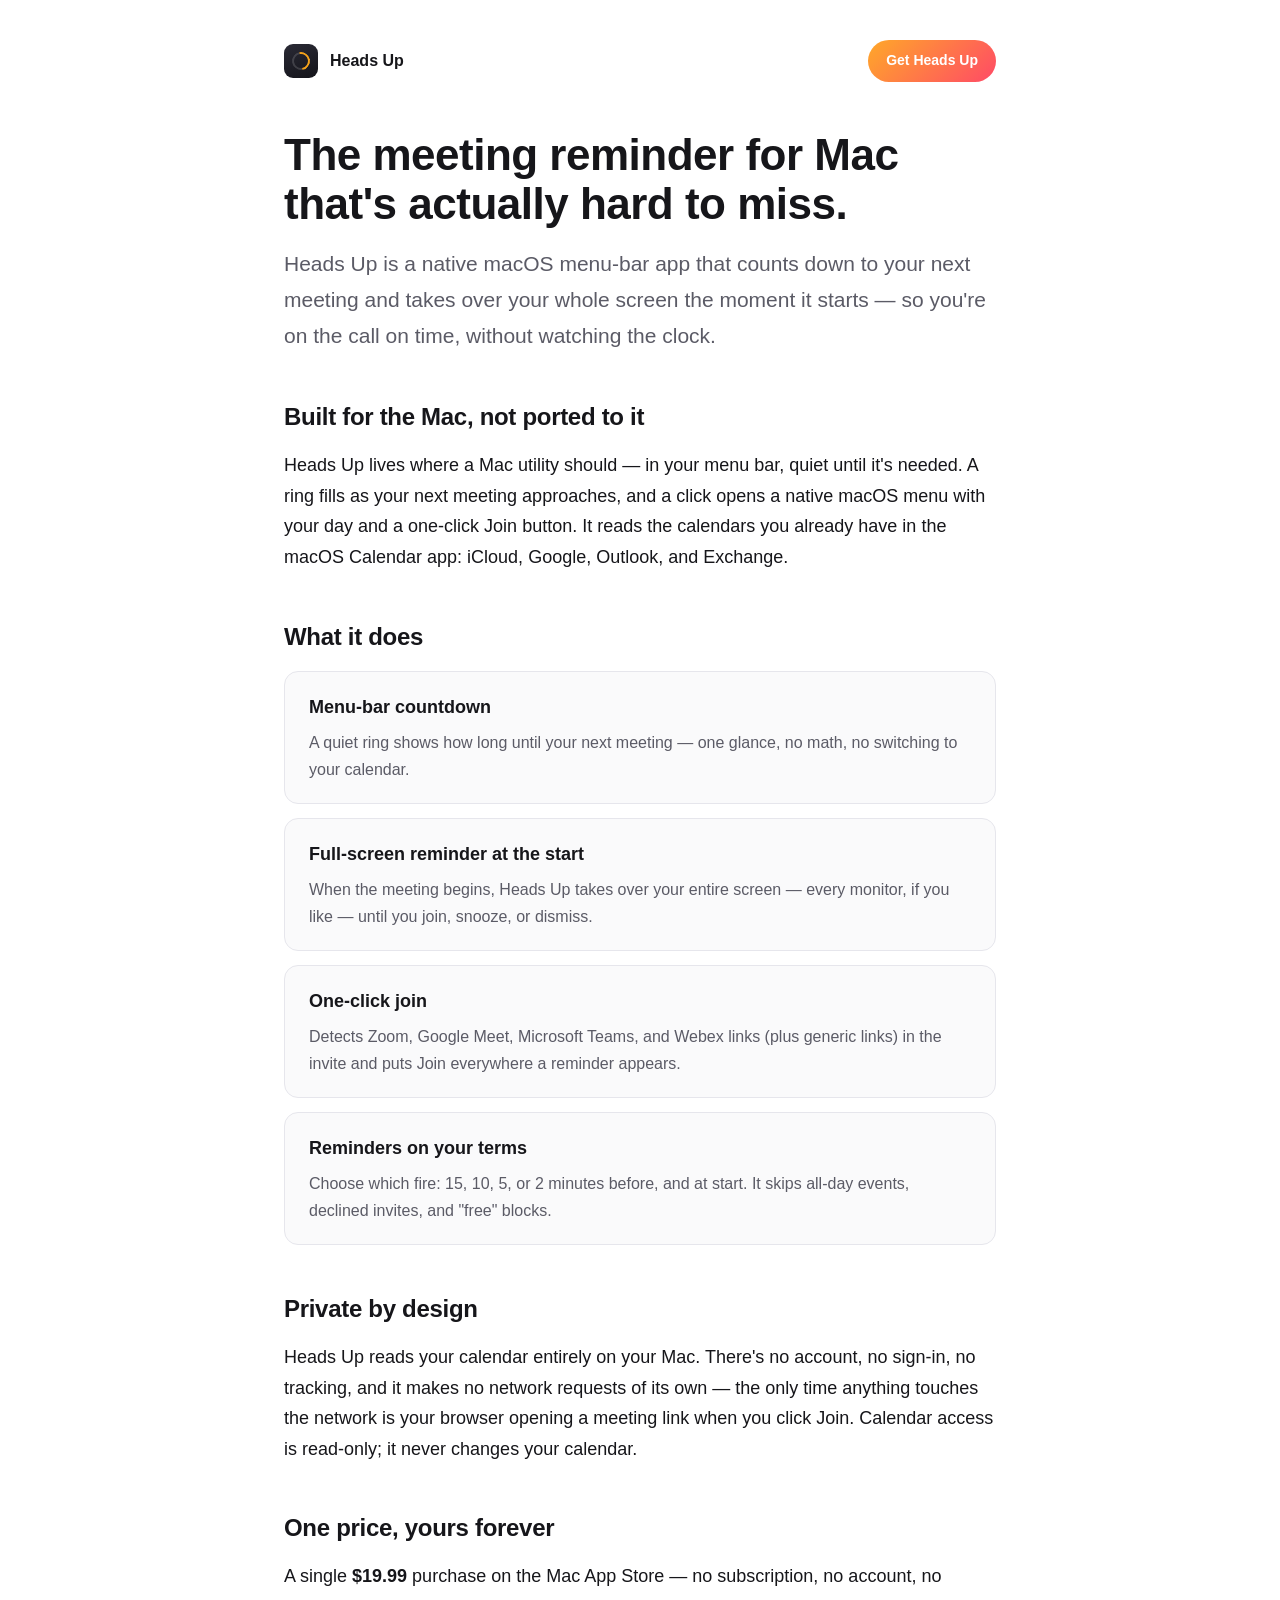
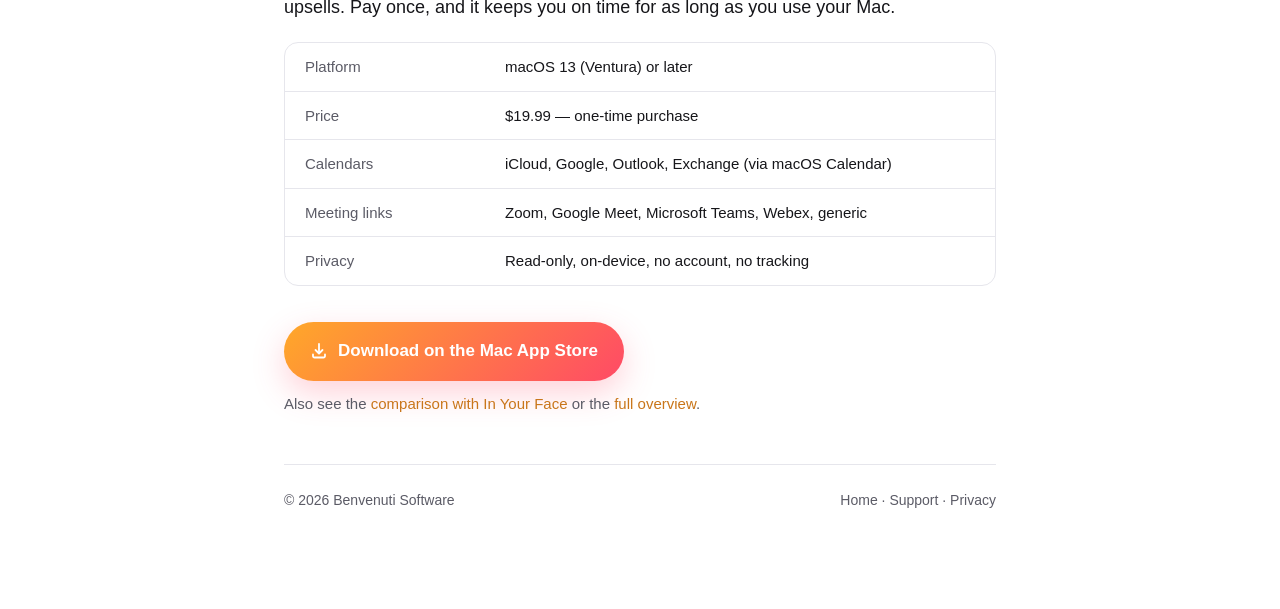
==== mac-meeting-reminder.html @ e42b105c "Add time-blindness/ADHD + Mac-meeting-reminder pages, founder note, sitemap Co-Authored-By: Claude O" ====
<!DOCTYPE html>
<html lang="en">
<head>
<meta charset="utf-8">
<meta name="viewport" content="width=device-width, initial-scale=1">
<title>Meeting Reminder for Mac — Heads Up (Menu Bar, One-Time Price)</title>
<meta name="description" content="A native Mac meeting reminder that counts down in your menu bar and takes over your screen when a meeting starts. One-time $19.99, no subscription, private. macOS 13+.">
<link rel="canonical" href="https://headsup.benvenutisoftware.com/mac-meeting-reminder">
<link rel="icon" href="./favicon.svg" type="image/svg+xml">
<meta property="og:type" content="website">
<meta property="og:site_name" content="Heads Up">
<meta property="og:title" content="Meeting Reminder for Mac — Heads Up">
<meta property="og:description" content="A native Mac menu-bar meeting reminder that takes over your screen when a meeting starts. One-time price, private.">
<meta property="og:url" content="https://headsup.benvenutisoftware.com/mac-meeting-reminder">
<meta property="og:image" content="https://headsup.benvenutisoftware.com/social.png">
<meta name="twitter:card" content="summary_large_image">
<style>
  :root { --ink:#16161a; --muted:#5b5b66; --line:#e6e6ec; --accent:#F5A21A; --bg:#ffffff; --card:#fafafb;
          --link:#C9761A; --amber:#FFA829; --coral:#FF4A66; }
  * { box-sizing: border-box; }
  html { -webkit-text-size-adjust: 100%; scroll-behavior: smooth; }
  body { margin: 0; background: var(--bg); color: var(--ink);
    font: 18px/1.7 -apple-system, BlinkMacSystemFont, "Segoe UI", Roboto, Helvetica, Arial, sans-serif; }
  a { color: var(--link); text-decoration: none; }
  a:hover { text-decoration: underline; }
  .wrap { max-width: 760px; margin: 0 auto; padding: 40px 24px 96px; }
  nav { display: flex; align-items: center; justify-content: space-between; margin-bottom: 48px; }
  .brand { display: flex; align-items: center; gap: 12px; font-weight: 600; font-size: 16px; color: var(--ink); }
  .badge { width: 34px; height: 34px; border-radius: 9px; background: linear-gradient(160deg, #2a2a35, #14141a);
    position: relative; flex: none; }
  .badge::after { content:""; position:absolute; inset:8px; border-radius:50%;
    border:2.5px solid rgba(255,255,255,.15); border-top-color: var(--accent);
    border-right-color: var(--accent); transform: rotate(35deg); }
  .cta { display: inline-flex; align-items: center; gap: 10px;
    background: linear-gradient(135deg, var(--amber), var(--coral));
    color: #fff; font-weight: 600; border-radius: 999px; text-decoration: none; }
  .cta:hover { text-decoration: none; filter: brightness(1.06); }
  .cta.small { font-size: 14px; padding: 9px 18px; }
  .cta.large { font-size: 17px; padding: 15px 26px; box-shadow: 0 12px 32px rgba(255,74,102,0.25); }
  h1 { font-size: clamp(30px, 5vw, 44px); line-height: 1.12; letter-spacing: -.5px; margin: 0 0 18px; }
  .lede { font-size: 21px; color: var(--muted); margin: 0 0 32px; }
  h2 { font-size: 24px; letter-spacing: -.3px; margin: 44px 0 12px; }
  p { margin: 0 0 18px; }
  .feature { border: 1px solid var(--line); background: var(--card); border-radius: 14px; padding: 20px 24px; margin: 14px 0; }
  .feature h3 { margin: 0 0 6px; font-size: 18px; }
  .feature p { margin: 0; font-size: 16px; color: var(--muted); }
  .facts { border: 1px solid var(--line); border-radius: 14px; overflow: hidden; margin: 20px 0; }
  .facts .row { display: flex; padding: 11px 20px; border-bottom: 1px solid var(--line); font-size: 15px; }
  .facts .row:last-child { border-bottom: 0; }
  .facts .k { width: 200px; color: var(--muted); flex: none; }
  .cta-row { margin: 36px 0 8px; }
  .fine { font-size: 15px; color: var(--muted); margin-top: 10px; }
  footer { margin-top: 48px; padding-top: 24px; border-top: 1px solid var(--line);
    color: var(--muted); font-size: 14px; display: flex; justify-content: space-between; flex-wrap: wrap; gap: 12px; }
  footer a { color: var(--muted); }
</style>
</head>
<body>
<div class="wrap">
  <nav>
    <a class="brand" href="/"><span class="badge" aria-hidden="true"></span>Heads Up</a>
    <a class="cta small" href="https://apps.apple.com/app/id6794951718" target="_blank" rel="noopener">Get Heads Up</a>
  </nav>

  <h1>The meeting reminder for Mac that's actually hard to miss.</h1>
  <p class="lede">Heads Up is a native macOS menu-bar app that counts down to your next meeting and takes over your whole screen the moment it starts — so you're on the call on time, without watching the clock.</p>

  <h2>Built for the Mac, not ported to it</h2>
  <p>Heads Up lives where a Mac utility should — in your menu bar, quiet until it's needed. A ring fills as your next meeting approaches, and a click opens a native macOS menu with your day and a one-click Join button. It reads the calendars you already have in the macOS Calendar app: iCloud, Google, Outlook, and Exchange.</p>

  <h2>What it does</h2>
  <div class="feature"><h3>Menu-bar countdown</h3><p>A quiet ring shows how long until your next meeting — one glance, no math, no switching to your calendar.</p></div>
  <div class="feature"><h3>Full-screen reminder at the start</h3><p>When the meeting begins, Heads Up takes over your entire screen — every monitor, if you like — until you join, snooze, or dismiss.</p></div>
  <div class="feature"><h3>One-click join</h3><p>Detects Zoom, Google Meet, Microsoft Teams, and Webex links (plus generic links) in the invite and puts Join everywhere a reminder appears.</p></div>
  <div class="feature"><h3>Reminders on your terms</h3><p>Choose which fire: 15, 10, 5, or 2 minutes before, and at start. It skips all-day events, declined invites, and "free" blocks.</p></div>

  <h2>Private by design</h2>
  <p>Heads Up reads your calendar entirely on your Mac. There's no account, no sign-in, no tracking, and it makes no network requests of its own — the only time anything touches the network is your browser opening a meeting link when you click Join. Calendar access is read-only; it never changes your calendar.</p>

  <h2>One price, yours forever</h2>
  <p>A single <strong>$19.99</strong> purchase on the Mac App Store — no subscription, no account, no upsells. Pay once, and it keeps you on time for as long as you use your Mac.</p>

  <div class="facts">
    <div class="row"><div class="k">Platform</div><div>macOS 13 (Ventura) or later</div></div>
    <div class="row"><div class="k">Price</div><div>$19.99 — one-time purchase</div></div>
    <div class="row"><div class="k">Calendars</div><div>iCloud, Google, Outlook, Exchange (via macOS Calendar)</div></div>
    <div class="row"><div class="k">Meeting links</div><div>Zoom, Google Meet, Microsoft Teams, Webex, generic</div></div>
    <div class="row"><div class="k">Privacy</div><div>Read-only, on-device, no account, no tracking</div></div>
  </div>

  <div class="cta-row">
    <a class="cta large" href="https://apps.apple.com/app/id6794951718" target="_blank" rel="noopener">
      <svg width="18" height="18" viewBox="0 0 18 18" fill="none" stroke="#fff" stroke-width="1.8" stroke-linecap="round" stroke-linejoin="round" aria-hidden="true"><path d="M9 2 v9"/><path d="M5.5 8 L9 11.5 L12.5 8"/><path d="M3 12.5 V14 a1.5 1.5 0 0 0 1.5 1.5 h9 a1.5 1.5 0 0 0 1.5 -1.5 v-1.5"/></svg>
      Download on the Mac App Store
    </a>
    <p class="fine">Also see the <a href="/vs-in-your-face">comparison with In Your Face</a> or the <a href="/">full overview</a>.</p>
  </div>

  <footer>
    <span>© 2026 Benvenuti Software</span>
    <span><a href="/">Home</a> · <a href="/support">Support</a> · <a href="/privacy">Privacy</a></span>
  </footer>
</div>
</body>
</html>
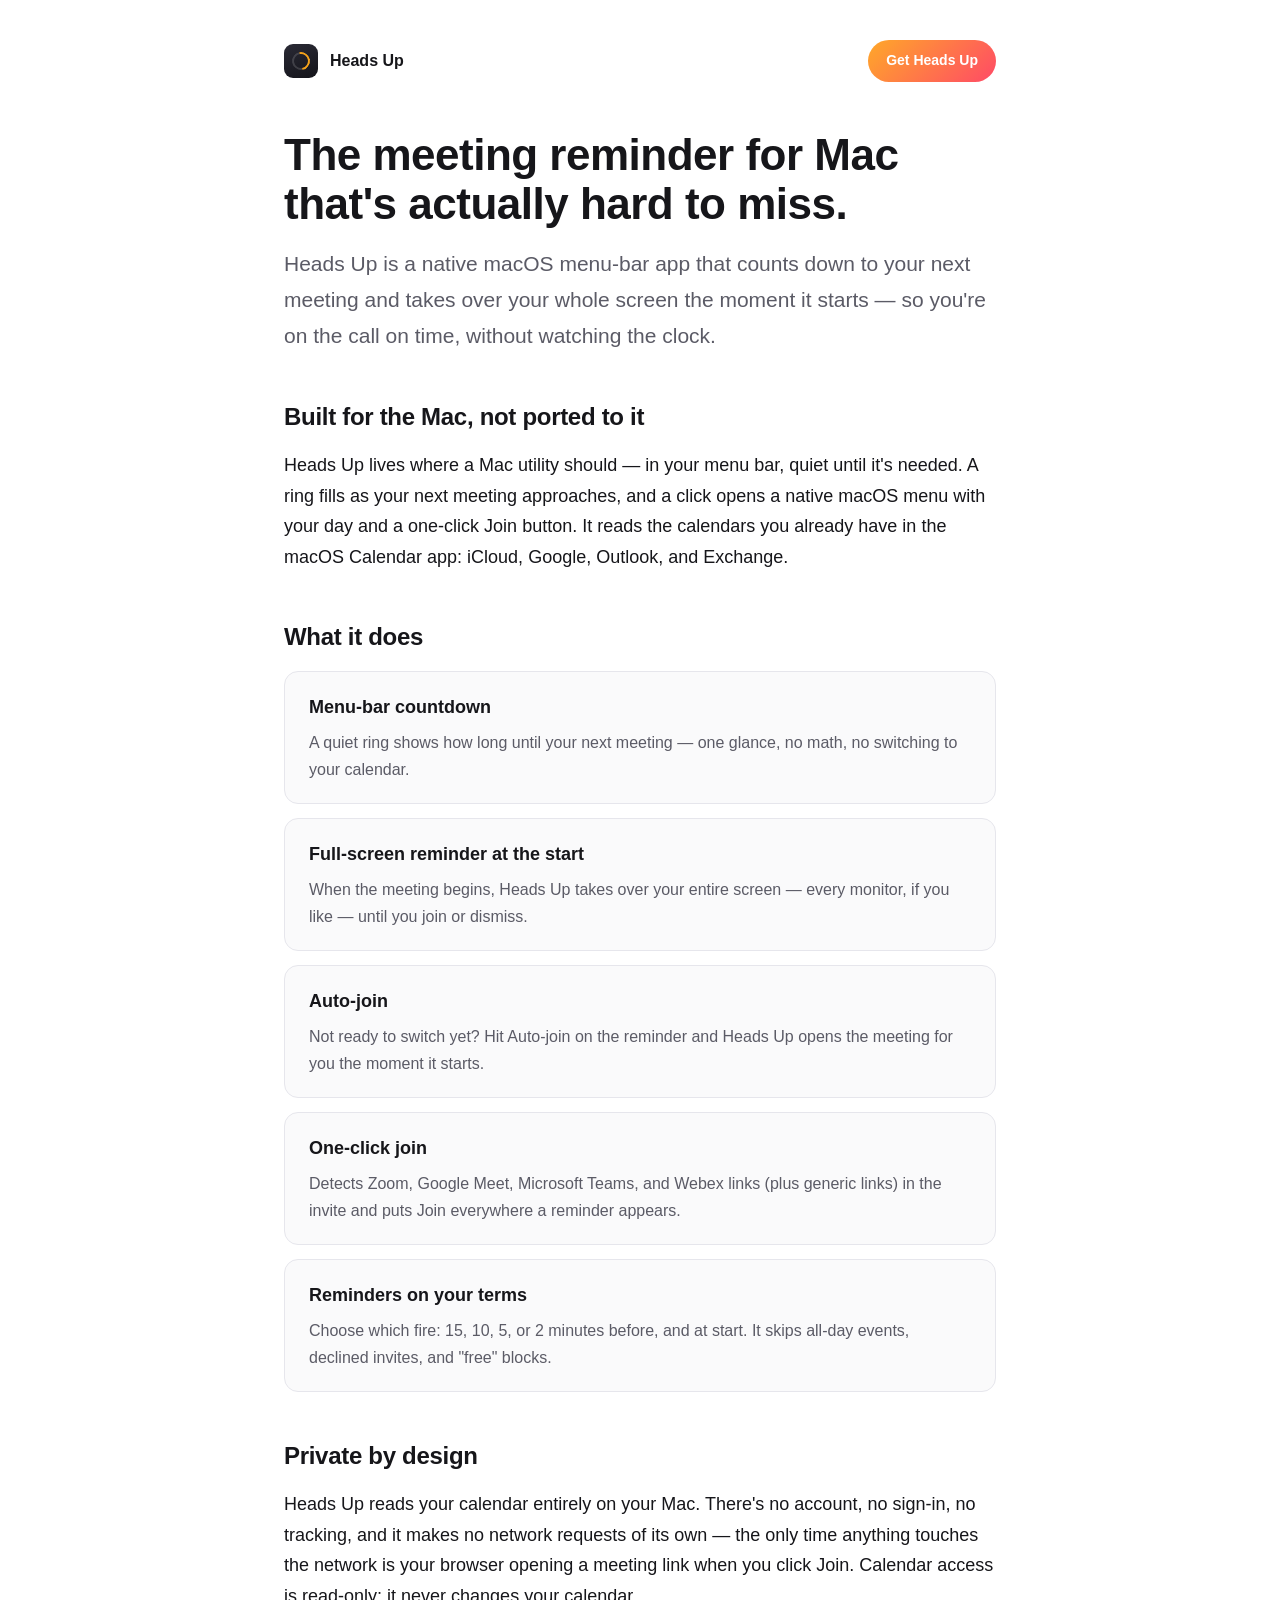
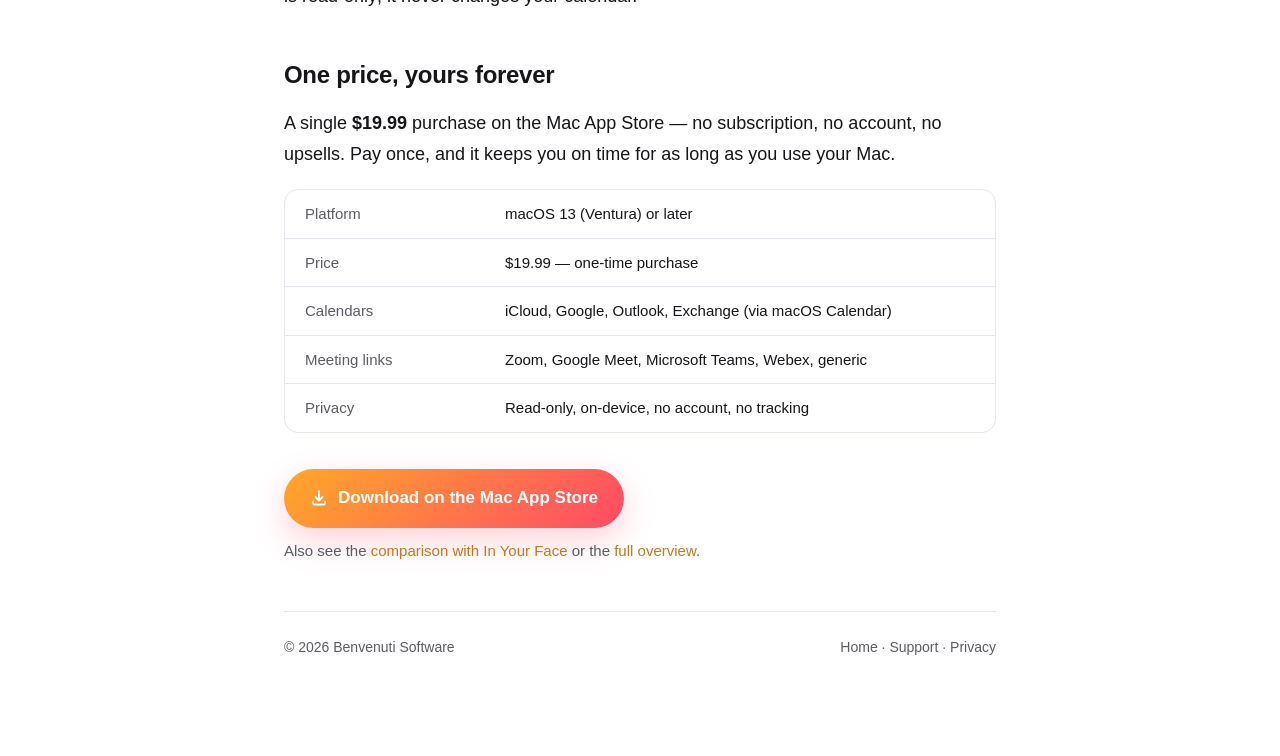
==== commit 4baad816: "Auto-join: replace Snooze in site copy and reminder mockup Co-Authored-By: Claude Opus 5.5 <noreply@" ====
--- a/mac-meeting-reminder.html
+++ b/mac-meeting-reminder.html
@@ -70,7 +70,8 @@
 
   <h2>What it does</h2>
   <div class="feature"><h3>Menu-bar countdown</h3><p>A quiet ring shows how long until your next meeting — one glance, no math, no switching to your calendar.</p></div>
-  <div class="feature"><h3>Full-screen reminder at the start</h3><p>When the meeting begins, Heads Up takes over your entire screen — every monitor, if you like — until you join, snooze, or dismiss.</p></div>
+  <div class="feature"><h3>Full-screen reminder at the start</h3><p>When the meeting begins, Heads Up takes over your entire screen — every monitor, if you like — until you join or dismiss.</p></div>
+  <div class="feature"><h3>Auto-join</h3><p>Not ready to switch yet? Hit Auto-join on the reminder and Heads Up opens the meeting for you the moment it starts.</p></div>
   <div class="feature"><h3>One-click join</h3><p>Detects Zoom, Google Meet, Microsoft Teams, and Webex links (plus generic links) in the invite and puts Join everywhere a reminder appears.</p></div>
   <div class="feature"><h3>Reminders on your terms</h3><p>Choose which fire: 15, 10, 5, or 2 minutes before, and at start. It skips all-day events, declined invites, and "free" blocks.</p></div>
 
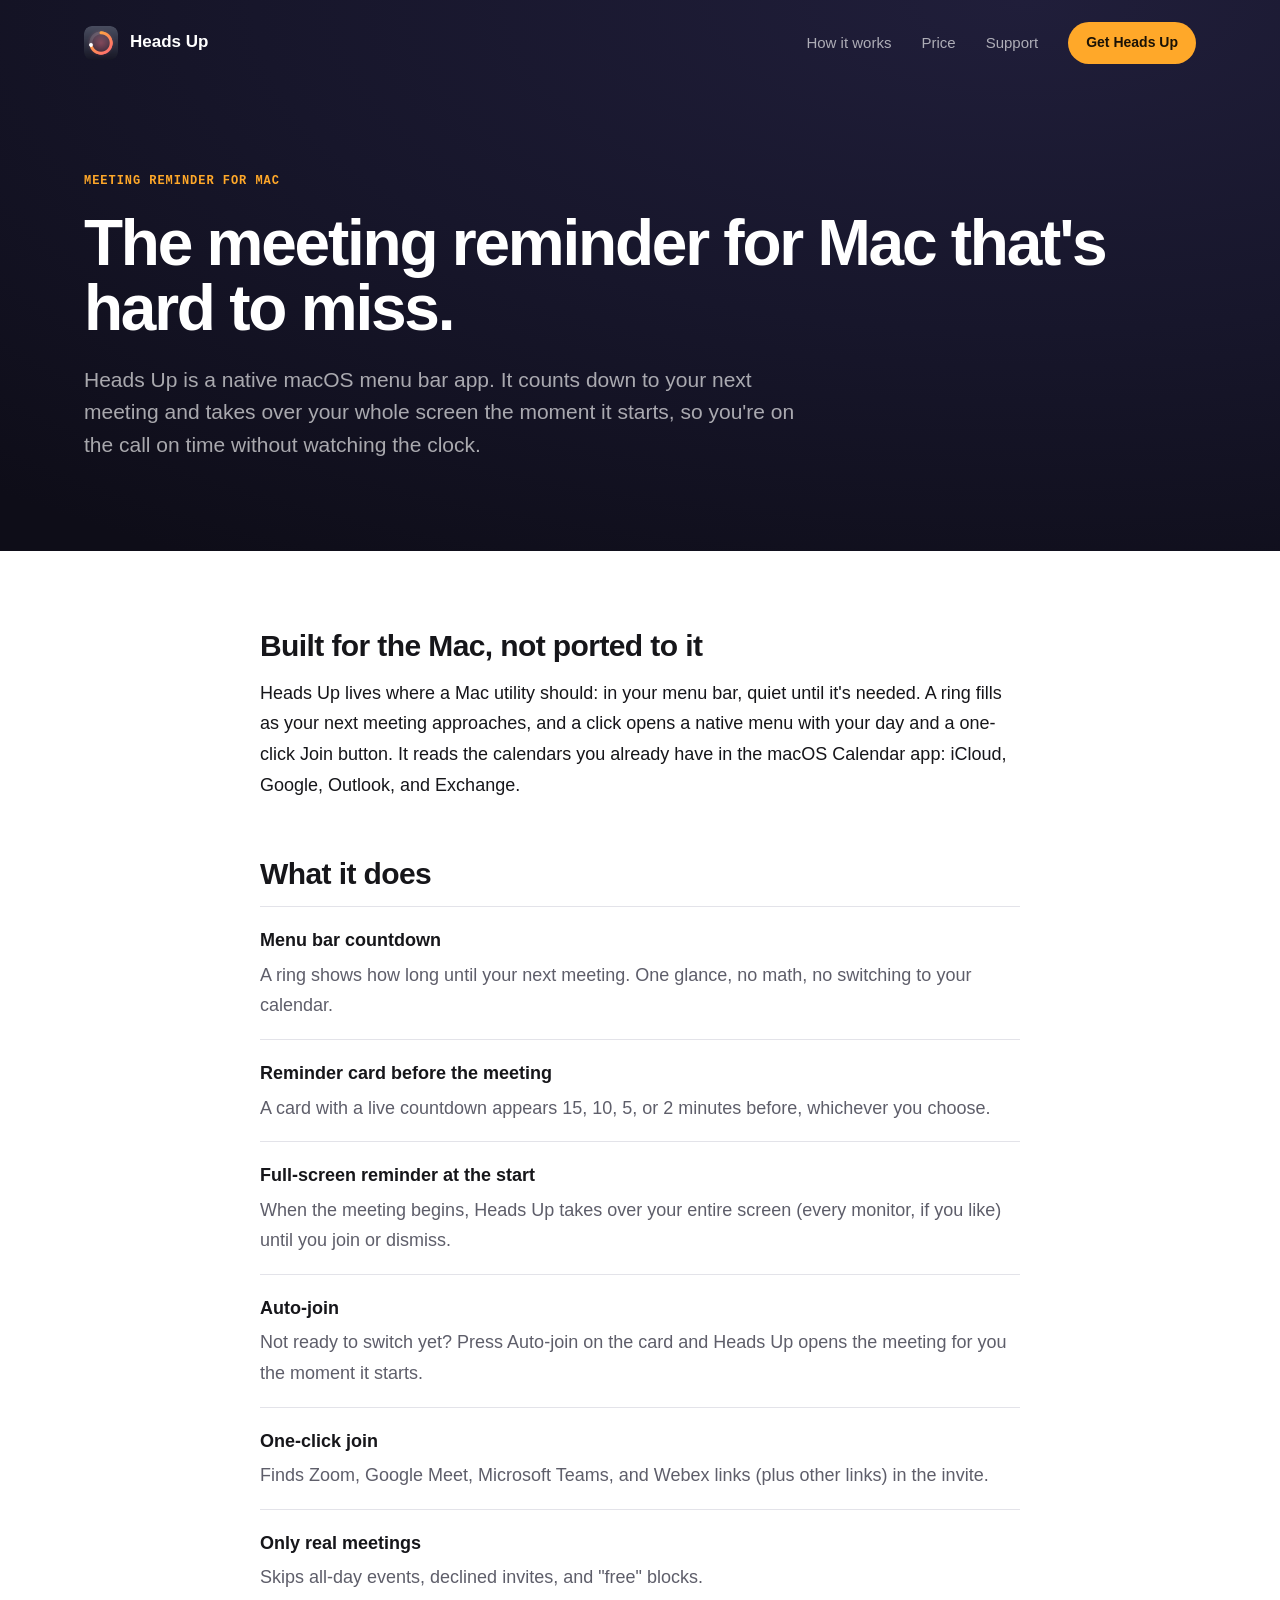
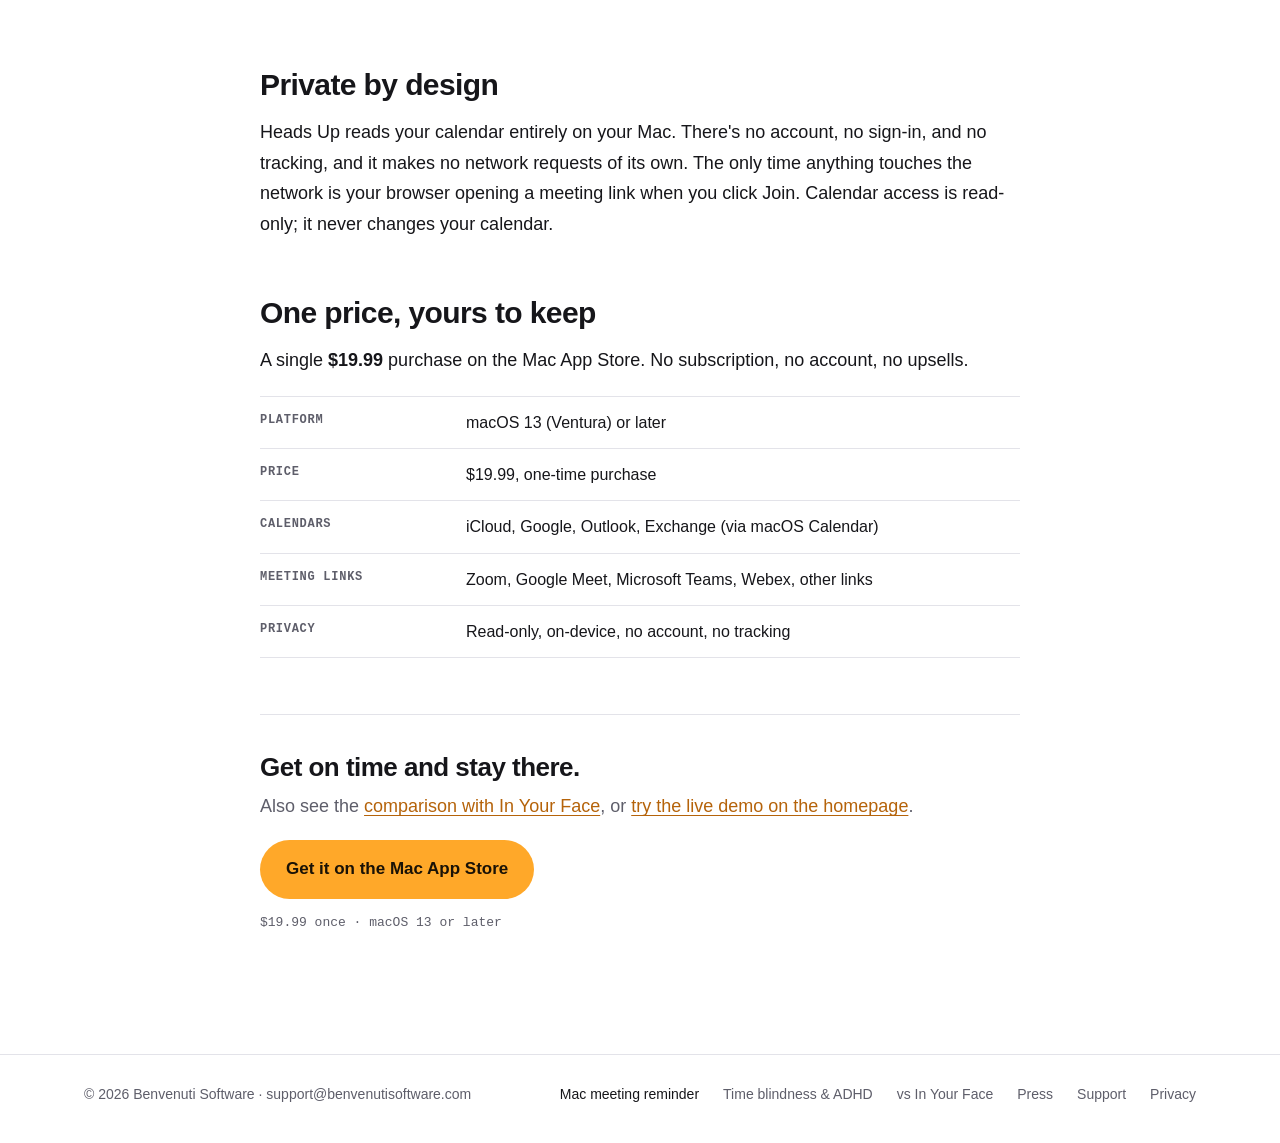
==== commit f9f2f5b7: "Restyle subpages to match the new homepage Shared site.css with the dusk masthead and homepage nav/f" ====
--- a/mac-meeting-reminder.html
+++ b/mac-meeting-reminder.html
@@ -7,6 +7,7 @@
 <meta name="description" content="A native Mac meeting reminder that counts down in your menu bar and takes over your screen when a meeting starts. One-time $19.99, no subscription, private. macOS 13+.">
 <link rel="canonical" href="https://headsup.benvenutisoftware.com/mac-meeting-reminder">
 <link rel="icon" href="./favicon.svg" type="image/svg+xml">
+<meta name="theme-color" content="#17162B">
 <meta property="og:type" content="website">
 <meta property="og:site_name" content="Heads Up">
 <meta property="og:title" content="Meeting Reminder for Mac — Heads Up">
@@ -14,93 +15,76 @@
 <meta property="og:url" content="https://headsup.benvenutisoftware.com/mac-meeting-reminder">
 <meta property="og:image" content="https://headsup.benvenutisoftware.com/social.png">
 <meta name="twitter:card" content="summary_large_image">
-<style>
-  :root { --ink:#16161a; --muted:#5b5b66; --line:#e6e6ec; --accent:#F5A21A; --bg:#ffffff; --card:#fafafb;
-          --link:#C9761A; --amber:#FFA829; --coral:#FF4A66; }
-  * { box-sizing: border-box; }
-  html { -webkit-text-size-adjust: 100%; scroll-behavior: smooth; }
-  body { margin: 0; background: var(--bg); color: var(--ink);
-    font: 18px/1.7 -apple-system, BlinkMacSystemFont, "Segoe UI", Roboto, Helvetica, Arial, sans-serif; }
-  a { color: var(--link); text-decoration: none; }
-  a:hover { text-decoration: underline; }
-  .wrap { max-width: 760px; margin: 0 auto; padding: 40px 24px 96px; }
-  nav { display: flex; align-items: center; justify-content: space-between; margin-bottom: 48px; }
-  .brand { display: flex; align-items: center; gap: 12px; font-weight: 600; font-size: 16px; color: var(--ink); }
-  .badge { width: 34px; height: 34px; border-radius: 9px; background: linear-gradient(160deg, #2a2a35, #14141a);
-    position: relative; flex: none; }
-  .badge::after { content:""; position:absolute; inset:8px; border-radius:50%;
-    border:2.5px solid rgba(255,255,255,.15); border-top-color: var(--accent);
-    border-right-color: var(--accent); transform: rotate(35deg); }
-  .cta { display: inline-flex; align-items: center; gap: 10px;
-    background: linear-gradient(135deg, var(--amber), var(--coral));
-    color: #fff; font-weight: 600; border-radius: 999px; text-decoration: none; }
-  .cta:hover { text-decoration: none; filter: brightness(1.06); }
-  .cta.small { font-size: 14px; padding: 9px 18px; }
-  .cta.large { font-size: 17px; padding: 15px 26px; box-shadow: 0 12px 32px rgba(255,74,102,0.25); }
-  h1 { font-size: clamp(30px, 5vw, 44px); line-height: 1.12; letter-spacing: -.5px; margin: 0 0 18px; }
-  .lede { font-size: 21px; color: var(--muted); margin: 0 0 32px; }
-  h2 { font-size: 24px; letter-spacing: -.3px; margin: 44px 0 12px; }
-  p { margin: 0 0 18px; }
-  .feature { border: 1px solid var(--line); background: var(--card); border-radius: 14px; padding: 20px 24px; margin: 14px 0; }
-  .feature h3 { margin: 0 0 6px; font-size: 18px; }
-  .feature p { margin: 0; font-size: 16px; color: var(--muted); }
-  .facts { border: 1px solid var(--line); border-radius: 14px; overflow: hidden; margin: 20px 0; }
-  .facts .row { display: flex; padding: 11px 20px; border-bottom: 1px solid var(--line); font-size: 15px; }
-  .facts .row:last-child { border-bottom: 0; }
-  .facts .k { width: 200px; color: var(--muted); flex: none; }
-  .cta-row { margin: 36px 0 8px; }
-  .fine { font-size: 15px; color: var(--muted); margin-top: 10px; }
-  footer { margin-top: 48px; padding-top: 24px; border-top: 1px solid var(--line);
-    color: var(--muted); font-size: 14px; display: flex; justify-content: space-between; flex-wrap: wrap; gap: 12px; }
-  footer a { color: var(--muted); }
-</style>
+<link rel="stylesheet" href="./site.css">
 </head>
 <body>
-<div class="wrap">
-  <nav>
-    <a class="brand" href="/"><span class="badge" aria-hidden="true"></span>Heads Up</a>
-    <a class="cta small" href="https://apps.apple.com/app/id6794951718" target="_blank" rel="noopener">Get Heads Up</a>
-  </nav>
 
-  <h1>The meeting reminder for Mac that's actually hard to miss.</h1>
-  <p class="lede">Heads Up is a native macOS menu-bar app that counts down to your next meeting and takes over your whole screen the moment it starts — so you're on the call on time, without watching the clock.</p>
+<header class="mast">
+  <div class="wrap nav">
+    <a class="brand" href="/"><img src="./press/icon.png" alt="" width="34" height="34">Heads Up</a>
+    <nav class="nav-links" aria-label="Main">
+      <a href="/#how">How it works</a>
+      <a href="/#price">Price</a>
+      <a href="./support">Support</a>
+      <a class="get get-sm" href="https://apps.apple.com/app/id6794951718" target="_blank" rel="noopener">Get Heads Up</a>
+    </nav>
+  </div>
+  <div class="wrap mast-body">
+    <span class="label">Meeting reminder for Mac</span>
+    <h1>The meeting reminder for Mac that's hard to miss.</h1>
+    <p class="lede">Heads Up is a native macOS menu bar app. It counts down to your next meeting and takes over your whole screen the moment it starts, so you're on the call on time without watching the clock.</p>
+  </div>
+</header>
 
-  <h2>Built for the Mac, not ported to it</h2>
-  <p>Heads Up lives where a Mac utility should — in your menu bar, quiet until it's needed. A ring fills as your next meeting approaches, and a click opens a native macOS menu with your day and a one-click Join button. It reads the calendars you already have in the macOS Calendar app: iCloud, Google, Outlook, and Exchange.</p>
+<main class="wrap article">
+<h2>Built for the Mac, not ported to it</h2>
+<p>Heads Up lives where a Mac utility should: in your menu bar, quiet until it's needed. A ring fills as your next meeting approaches, and a click opens a native menu with your day and a one-click Join button. It reads the calendars you already have in the macOS Calendar app: iCloud, Google, Outlook, and Exchange.</p>
 
-  <h2>What it does</h2>
-  <div class="feature"><h3>Menu-bar countdown</h3><p>A quiet ring shows how long until your next meeting — one glance, no math, no switching to your calendar.</p></div>
-  <div class="feature"><h3>Full-screen reminder at the start</h3><p>When the meeting begins, Heads Up takes over your entire screen — every monitor, if you like — until you join or dismiss.</p></div>
-  <div class="feature"><h3>Auto-join</h3><p>Not ready to switch yet? Hit Auto-join on the reminder and Heads Up opens the meeting for you the moment it starts.</p></div>
-  <div class="feature"><h3>One-click join</h3><p>Detects Zoom, Google Meet, Microsoft Teams, and Webex links (plus generic links) in the invite and puts Join everywhere a reminder appears.</p></div>
-  <div class="feature"><h3>Reminders on your terms</h3><p>Choose which fire: 15, 10, 5, or 2 minutes before, and at start. It skips all-day events, declined invites, and "free" blocks.</p></div>
+<h2>What it does</h2>
+<dl class="features">
+  <div><dt>Menu bar countdown</dt><dd>A ring shows how long until your next meeting. One glance, no math, no switching to your calendar.</dd></div>
+  <div><dt>Reminder card before the meeting</dt><dd>A card with a live countdown appears 15, 10, 5, or 2 minutes before, whichever you choose.</dd></div>
+  <div><dt>Full-screen reminder at the start</dt><dd>When the meeting begins, Heads Up takes over your entire screen (every monitor, if you like) until you join or dismiss.</dd></div>
+  <div><dt>Auto-join</dt><dd>Not ready to switch yet? Press Auto-join on the card and Heads Up opens the meeting for you the moment it starts.</dd></div>
+  <div><dt>One-click join</dt><dd>Finds Zoom, Google Meet, Microsoft Teams, and Webex links (plus other links) in the invite.</dd></div>
+  <div><dt>Only real meetings</dt><dd>Skips all-day events, declined invites, and "free" blocks.</dd></div>
+</dl>
 
-  <h2>Private by design</h2>
-  <p>Heads Up reads your calendar entirely on your Mac. There's no account, no sign-in, no tracking, and it makes no network requests of its own — the only time anything touches the network is your browser opening a meeting link when you click Join. Calendar access is read-only; it never changes your calendar.</p>
+<h2>Private by design</h2>
+<p>Heads Up reads your calendar entirely on your Mac. There's no account, no sign-in, and no tracking, and it makes no network requests of its own. The only time anything touches the network is your browser opening a meeting link when you click Join. Calendar access is read-only; it never changes your calendar.</p>
 
-  <h2>One price, yours forever</h2>
-  <p>A single <strong>$19.99</strong> purchase on the Mac App Store — no subscription, no account, no upsells. Pay once, and it keeps you on time for as long as you use your Mac.</p>
+<h2>One price, yours to keep</h2>
+<p>A single <strong>$19.99</strong> purchase on the Mac App Store. No subscription, no account, no upsells.</p>
 
-  <div class="facts">
-    <div class="row"><div class="k">Platform</div><div>macOS 13 (Ventura) or later</div></div>
-    <div class="row"><div class="k">Price</div><div>$19.99 — one-time purchase</div></div>
-    <div class="row"><div class="k">Calendars</div><div>iCloud, Google, Outlook, Exchange (via macOS Calendar)</div></div>
-    <div class="row"><div class="k">Meeting links</div><div>Zoom, Google Meet, Microsoft Teams, Webex, generic</div></div>
-    <div class="row"><div class="k">Privacy</div><div>Read-only, on-device, no account, no tracking</div></div>
+<div class="facts">
+  <div class="row"><span class="k">Platform</span><span>macOS 13 (Ventura) or later</span></div>
+  <div class="row"><span class="k">Price</span><span>$19.99, one-time purchase</span></div>
+  <div class="row"><span class="k">Calendars</span><span>iCloud, Google, Outlook, Exchange (via macOS Calendar)</span></div>
+  <div class="row"><span class="k">Meeting links</span><span>Zoom, Google Meet, Microsoft Teams, Webex, other links</span></div>
+  <div class="row"><span class="k">Privacy</span><span>Read-only, on-device, no account, no tracking</span></div>
+</div>
+
+<div class="cta-block">
+  <div class="big">Get on time and stay there.</div>
+  <p>Also see the <a href="./vs-in-your-face">comparison with In Your Face</a>, or <a href="/">try the live demo on the homepage</a>.</p>
+  <a class="get" href="https://apps.apple.com/app/id6794951718" target="_blank" rel="noopener">Get it on the Mac App Store</a>
+  <p class="fine">$19.99 once · macOS 13 or later</p>
+</div>
+</main>
+
+<footer>
+  <div class="wrap foot">
+    <span>© 2026 Benvenuti Software · <a href="mailto:support@benvenutisoftware.com">support@benvenutisoftware.com</a></span>
+    <nav aria-label="Footer">
+      <a href="./mac-meeting-reminder" aria-current="page">Mac meeting reminder</a>
+      <a href="./time-blindness">Time blindness &amp; ADHD</a>
+      <a href="./vs-in-your-face">vs In Your Face</a>
+      <a href="./press">Press</a>
+      <a href="./support">Support</a>
+      <a href="./privacy">Privacy</a>
+    </nav>
   </div>
+</footer>
 
-  <div class="cta-row">
-    <a class="cta large" href="https://apps.apple.com/app/id6794951718" target="_blank" rel="noopener">
-      <svg width="18" height="18" viewBox="0 0 18 18" fill="none" stroke="#fff" stroke-width="1.8" stroke-linecap="round" stroke-linejoin="round" aria-hidden="true"><path d="M9 2 v9"/><path d="M5.5 8 L9 11.5 L12.5 8"/><path d="M3 12.5 V14 a1.5 1.5 0 0 0 1.5 1.5 h9 a1.5 1.5 0 0 0 1.5 -1.5 v-1.5"/></svg>
-      Download on the Mac App Store
-    </a>
-    <p class="fine">Also see the <a href="/vs-in-your-face">comparison with In Your Face</a> or the <a href="/">full overview</a>.</p>
-  </div>
-
-  <footer>
-    <span>© 2026 Benvenuti Software</span>
-    <span><a href="/">Home</a> · <a href="/support">Support</a> · <a href="/privacy">Privacy</a></span>
-  </footer>
-</div>
 </body>
 </html>
--- a/site.css
+++ b/site.css
@@ -0,0 +1,121 @@
+/* Shared styles for the subpages. Tokens match index.html: dusk masthead,
+   SF throughout (no web fonts, so no third-party requests), SF Mono for
+   labels, and the app's countdown colours used only where they mean time. */
+:root {
+  --dusk: #17162B; --dusk-2: #201E3A; --night: #0E0D18;
+  --paper: #F5F5F7; --white: #FFFFFF; --ink: #16161A; --muted: #5E5E6A; --line: #E3E3E9;
+  --amber: #FFA829; --link: #B5630A; --join: #0A84FF; --yes: #1A7F37;
+  --on-dark-2: rgba(255,255,255,.64);
+  --sans: -apple-system, BlinkMacSystemFont, "SF Pro Text", "Segoe UI", Roboto, Helvetica, Arial, sans-serif;
+  --mono: ui-monospace, "SF Mono", SFMono-Regular, Menlo, Consolas, monospace;
+  --gutter: clamp(20px, 5vw, 72px);
+}
+* { box-sizing: border-box; }
+html { -webkit-text-size-adjust: 100%; }
+body { margin: 0; background: var(--white); color: var(--ink); font: 18px/1.7 var(--sans); -webkit-font-smoothing: antialiased; }
+img { display: block; max-width: 100%; height: auto; }
+:focus-visible { outline: 3px solid var(--amber); outline-offset: 3px; border-radius: 6px; }
+a { color: var(--link); text-decoration-thickness: 1px; text-underline-offset: 3px; }
+.wrap { max-width: 1240px; margin: 0 auto; padding: 0 var(--gutter); }
+.label { font: 600 12px/1 var(--mono); letter-spacing: .08em; text-transform: uppercase; }
+
+.get {
+  display: inline-flex; align-items: center; text-decoration: none; background: var(--amber); color: #1A1206;
+  font-weight: 650; font-size: 17px; padding: 15px 26px; border-radius: 999px; transition: background .15s;
+}
+.get:hover { background: #FFB64A; }
+.get-sm { font-size: 14px; padding: 9px 18px; }
+
+/* ---------- Masthead ---------- */
+.mast { background: radial-gradient(120% 120% at 80% 0%, var(--dusk-2) 0%, var(--dusk) 50%, var(--night) 100%); color: #fff; }
+.nav { display: flex; align-items: center; justify-content: space-between; gap: 16px; padding-top: 22px; padding-bottom: 22px; }
+.brand { display: flex; align-items: center; gap: 12px; font-weight: 650; font-size: 17px; text-decoration: none; color: #fff; }
+.brand img { width: 34px; height: 34px; border-radius: 8px; }
+.nav-links { display: flex; align-items: center; gap: 30px; font-size: 15px; }
+.nav-links a:not(.get) { color: var(--on-dark-2); text-decoration: none; }
+.nav-links a:not(.get):hover, .nav-links a[aria-current] { color: #fff; }
+.mast-body { padding-top: clamp(36px, 6vw, 80px); padding-bottom: clamp(48px, 7vw, 96px); }
+.mast-body .label { color: var(--amber); }
+.mast h1 { margin: 18px 0 0; max-width: 18em; font-size: clamp(36px, 5vw, 64px); line-height: 1.02; letter-spacing: -.035em; font-weight: 750; }
+.mast .lede { margin: 22px 0 0; max-width: 34em; font-size: clamp(18px, 1.7vw, 21px); line-height: 1.55; color: var(--on-dark-2); }
+
+/* ---------- Article ---------- */
+.article { max-width: calc(760px + 2 * var(--gutter)); padding-top: clamp(48px, 6vw, 80px); padding-bottom: clamp(64px, 8vw, 112px); }
+.article.wide { max-width: calc(920px + 2 * var(--gutter)); }
+.article > :first-child { margin-top: 0; }
+.article h2 { margin: 56px 0 14px; font-size: clamp(24px, 2.4vw, 30px); line-height: 1.2; letter-spacing: -.02em; font-weight: 700; }
+.article h3 { margin: 0 0 8px; font-size: 19px; font-weight: 650; letter-spacing: -.01em; }
+.article p { margin: 0 0 18px; }
+.article ul { margin: 0 0 18px; padding-left: 22px; }
+.article li { margin-bottom: 10px; }
+.article strong { font-weight: 650; }
+.article .lead { font-size: 21px; line-height: 1.55; }
+.muted { color: var(--muted); }
+
+.callout { background: var(--paper); border-radius: 16px; padding: 24px 28px; margin: 32px 0; }
+.callout > :last-child { margin-bottom: 0; }
+.callout h2 { margin-top: 0; }
+.cta-block { margin: 56px 0 0; padding: 36px 0 0; border-top: 1px solid var(--line); }
+.cta-block .big { font-size: 26px; font-weight: 700; letter-spacing: -.02em; line-height: 1.25; margin-bottom: 8px; }
+.cta-block p { color: var(--muted); }
+.fine { font: 500 13px/1.6 var(--mono); color: var(--muted); }
+.cta-block .fine { margin-top: 14px; }
+.disclaimer { margin-top: 48px; padding-top: 18px; border-top: 1px solid var(--line); font-size: 15px; color: var(--muted); }
+
+/* Q&A (support) */
+.qa { margin: 0; }
+.qa dt { margin-top: 32px; font-size: 19px; font-weight: 650; letter-spacing: -.01em; }
+.qa dd { margin: 8px 0 0; }
+
+/* Key/value facts (press, mac page) */
+.facts { margin: 20px 0 28px; border-top: 1px solid var(--line); }
+.facts .row { display: grid; grid-template-columns: 190px minmax(0, 1fr); gap: 16px; padding: 12px 0; border-bottom: 1px solid var(--line); font-size: 16px; }
+.facts .k { font: 600 12px/1.9 var(--mono); letter-spacing: .06em; text-transform: uppercase; color: var(--muted); }
+
+/* Feature list (mac page) */
+.features { margin: 8px 0 0; }
+.features div { padding: 18px 0; border-top: 1px solid var(--line); }
+.features dt { font-weight: 650; }
+.features dd { margin: 4px 0 0; color: var(--muted); }
+
+/* Comparison */
+.price-cards { display: grid; grid-template-columns: repeat(2, minmax(0, 1fr)); gap: 16px; margin: 24px 0 20px; }
+.price-card { border: 1px solid var(--line); border-radius: 16px; padding: 22px 24px; }
+.price-card.mine { background: var(--dusk); border-color: var(--dusk); color: #fff; }
+.price-card .name { font: 600 12px/1 var(--mono); letter-spacing: .08em; text-transform: uppercase; color: var(--muted); }
+.price-card.mine .name { color: var(--amber); }
+.price-card .amount { margin: 14px 0 6px; font-size: 52px; font-weight: 100; line-height: 1; letter-spacing: -.03em; font-variant-numeric: tabular-nums; }
+.price-card .amount small { font-size: 17px; font-weight: 500; letter-spacing: 0; }
+.price-card .note { font-size: 15px; color: var(--muted); }
+.price-card.mine .note { color: var(--on-dark-2); }
+.table-scroll { overflow-x: auto; margin: 20px 0 8px; }
+table { width: 100%; min-width: 560px; border-collapse: collapse; font-size: 15px; }
+th, td { text-align: left; padding: 12px 14px 12px 0; border-bottom: 1px solid var(--line); vertical-align: top; }
+th { font: 600 12px/1.4 var(--mono); letter-spacing: .06em; text-transform: uppercase; color: var(--muted); }
+td:first-child { color: var(--muted); width: 28%; }
+.yes { color: var(--yes); font-weight: 600; }
+.choose { display: grid; grid-template-columns: repeat(2, minmax(0, 1fr)); gap: 16px; margin: 20px 0 0; }
+.choose section { background: var(--paper); border-radius: 16px; padding: 24px 26px; }
+.choose ul { margin: 0; }
+.choose li { font-size: 16px; }
+
+/* Press */
+.shots { display: grid; grid-template-columns: repeat(2, minmax(0, 1fr)); gap: 16px; margin: 20px 0; }
+.shots a { display: block; border-radius: 12px; overflow: hidden; box-shadow: 0 10px 30px rgba(23,22,43,.14); }
+.boiler { margin: 10px 0 24px; padding: 4px 0 4px 20px; border-left: 3px solid var(--amber); }
+.assets { display: flex; flex-wrap: wrap; gap: 10px; margin: 16px 0; }
+.assets a { border: 1px solid var(--line); border-radius: 999px; padding: 9px 18px; font-size: 15px; font-weight: 600; color: var(--ink); text-decoration: none; }
+.assets a:hover { border-color: var(--amber); }
+
+/* ---------- Footer (matches index.html) ---------- */
+footer { border-top: 1px solid var(--line); }
+.foot { display: flex; justify-content: space-between; gap: 16px 32px; flex-wrap: wrap; padding-top: 28px; padding-bottom: 36px; font-size: 14px; color: var(--muted); }
+.foot nav { display: flex; gap: 10px 24px; flex-wrap: wrap; }
+.foot a { color: inherit; text-decoration: none; }
+.foot a:hover, .foot a[aria-current] { color: var(--ink); }
+
+@media (max-width: 760px) {
+  .nav-links a:not(.get) { display: none; }
+  .price-cards, .choose, .shots { grid-template-columns: minmax(0, 1fr); }
+  .facts .row { grid-template-columns: minmax(0, 1fr); gap: 2px; }
+}
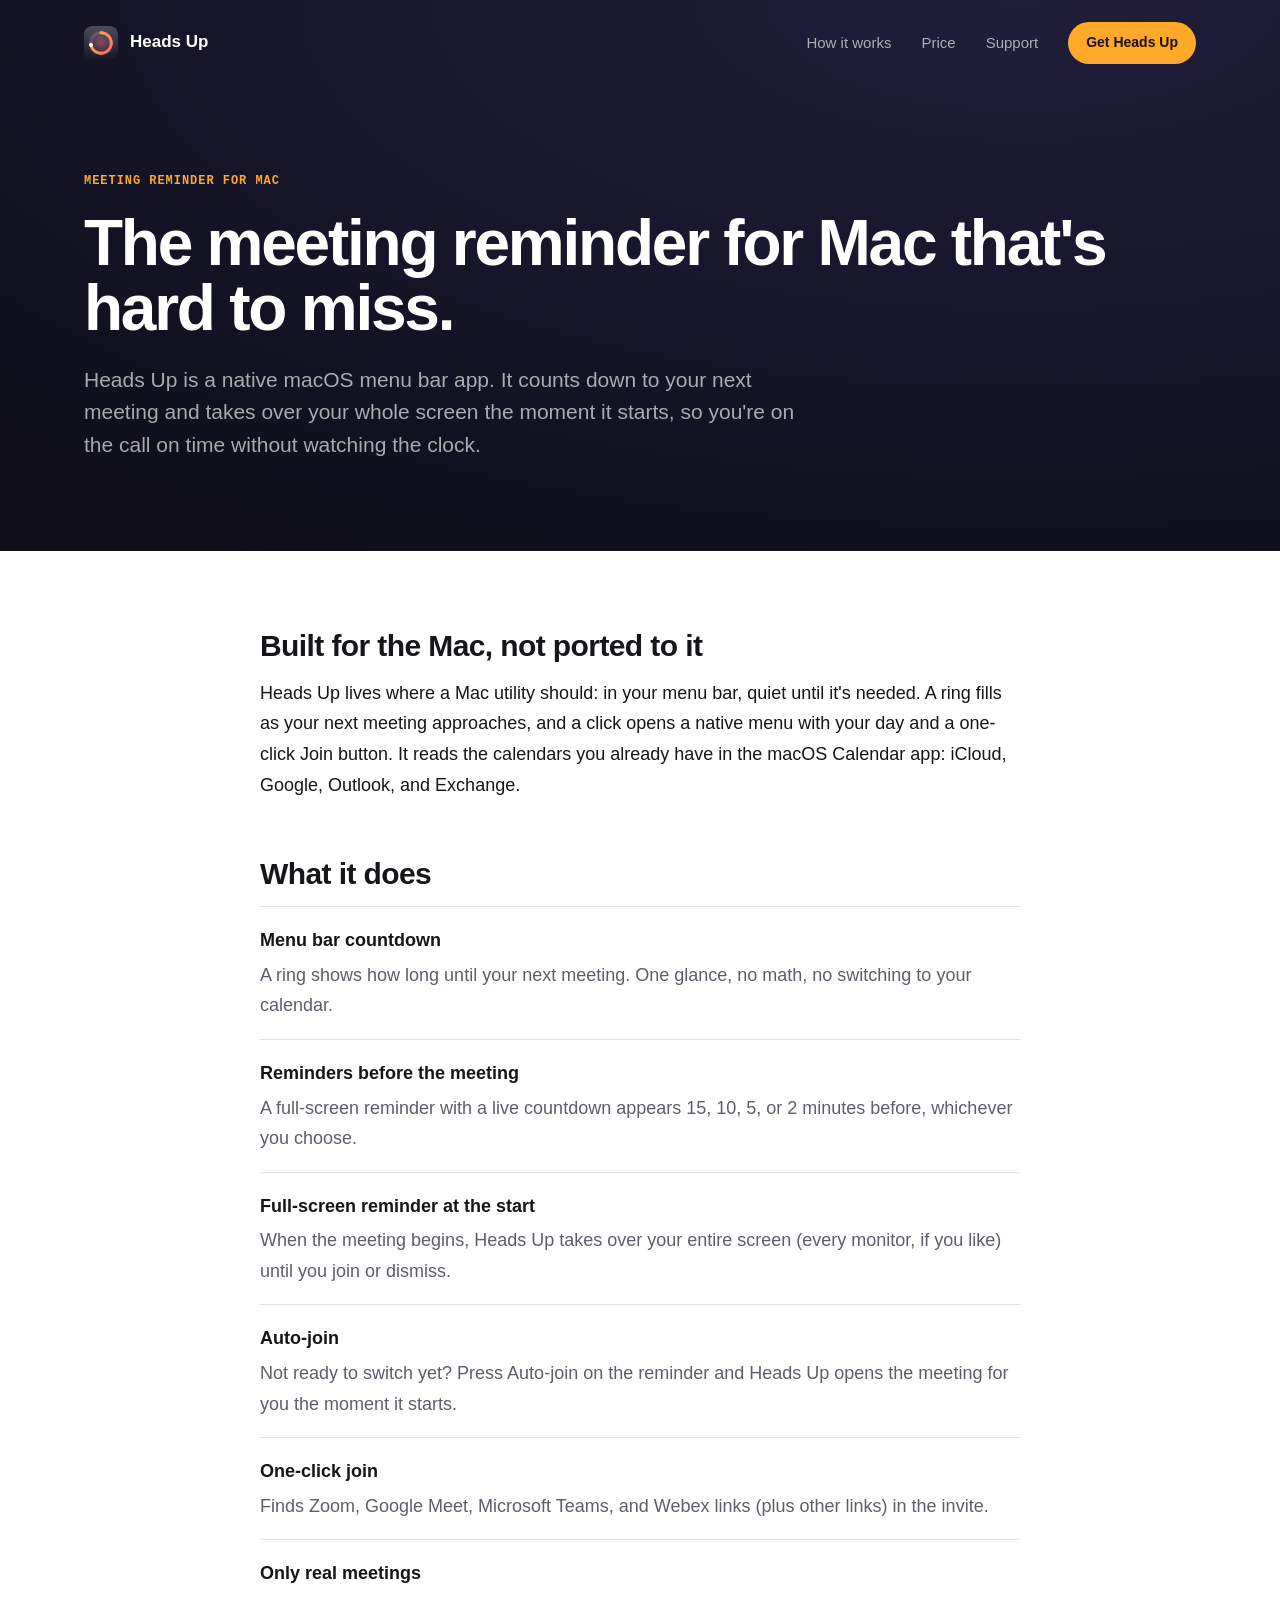
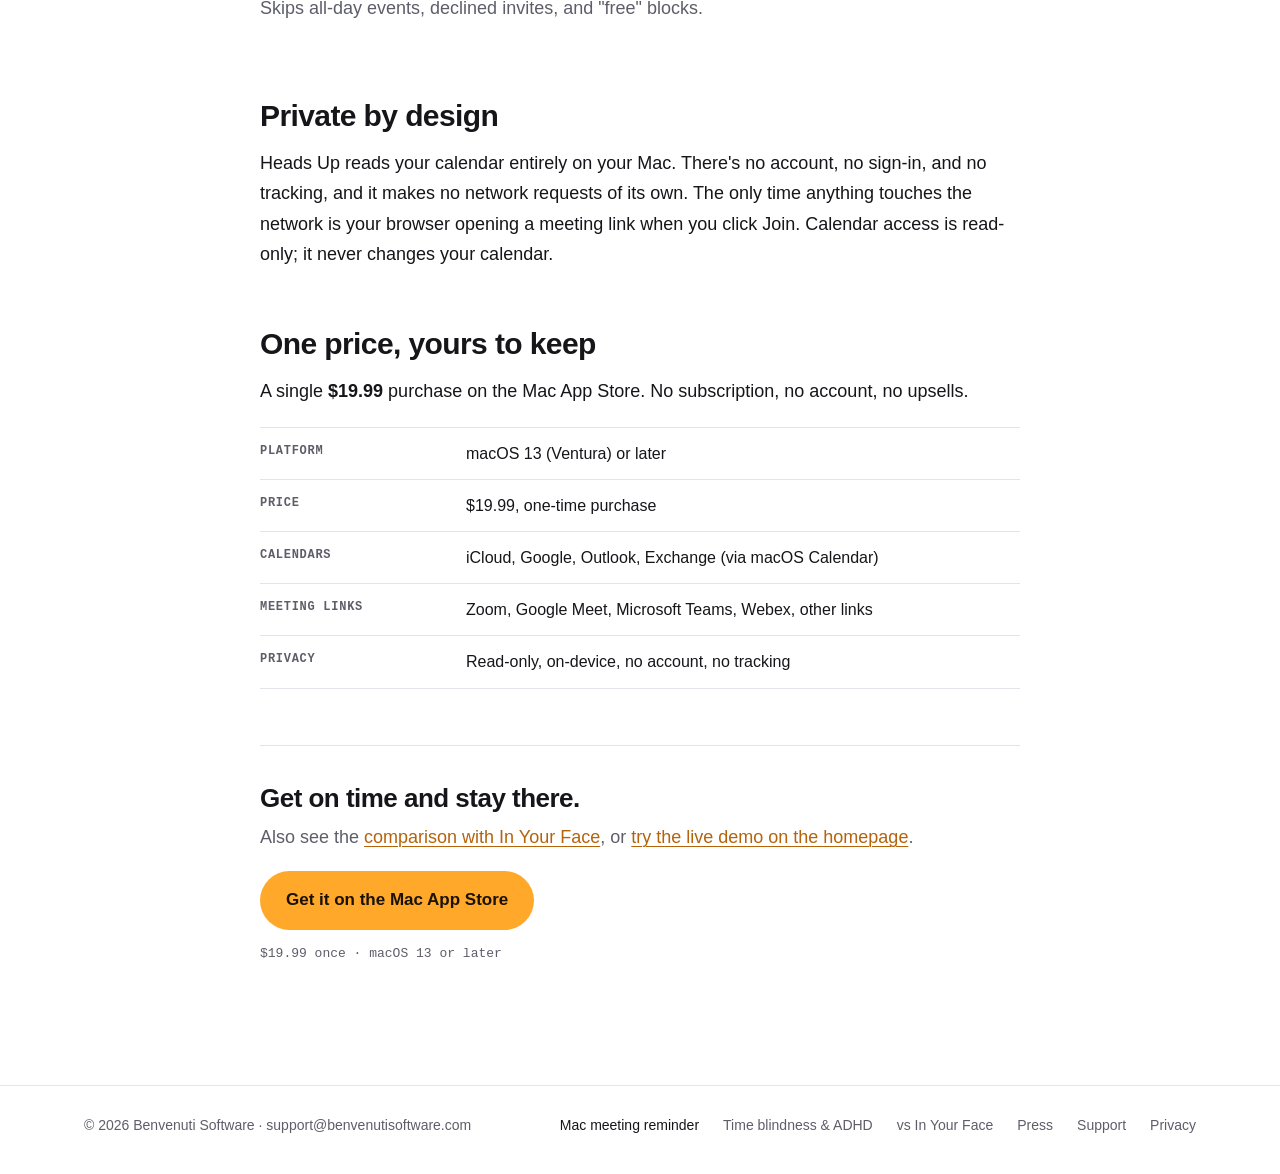
==== commit c8c1153c: "Lead with Auto-join; reminders are full screen before and at start" ====
--- a/mac-meeting-reminder.html
+++ b/mac-meeting-reminder.html
@@ -26,7 +26,7 @@
       <a href="/#how">How it works</a>
       <a href="/#price">Price</a>
       <a href="./support">Support</a>
-      <a class="get get-sm" href="https://apps.apple.com/app/id6794951718" target="_blank" rel="noopener">Get Heads Up</a>
+      <a class="get get-sm" href="https://apps.apple.com/app/apple-store/id6794951718?pt=427591&amp;ct=web-mac&amp;mt=8" target="_blank" rel="noopener">Get Heads Up</a>
     </nav>
   </div>
   <div class="wrap mast-body">
@@ -43,9 +43,9 @@
 <h2>What it does</h2>
 <dl class="features">
   <div><dt>Menu bar countdown</dt><dd>A ring shows how long until your next meeting. One glance, no math, no switching to your calendar.</dd></div>
-  <div><dt>Reminder card before the meeting</dt><dd>A card with a live countdown appears 15, 10, 5, or 2 minutes before, whichever you choose.</dd></div>
+  <div><dt>Reminders before the meeting</dt><dd>A full-screen reminder with a live countdown appears 15, 10, 5, or 2 minutes before, whichever you choose.</dd></div>
   <div><dt>Full-screen reminder at the start</dt><dd>When the meeting begins, Heads Up takes over your entire screen (every monitor, if you like) until you join or dismiss.</dd></div>
-  <div><dt>Auto-join</dt><dd>Not ready to switch yet? Press Auto-join on the card and Heads Up opens the meeting for you the moment it starts.</dd></div>
+  <div><dt>Auto-join</dt><dd>Not ready to switch yet? Press Auto-join on the reminder and Heads Up opens the meeting for you the moment it starts.</dd></div>
   <div><dt>One-click join</dt><dd>Finds Zoom, Google Meet, Microsoft Teams, and Webex links (plus other links) in the invite.</dd></div>
   <div><dt>Only real meetings</dt><dd>Skips all-day events, declined invites, and "free" blocks.</dd></div>
 </dl>
@@ -67,7 +67,7 @@
 <div class="cta-block">
   <div class="big">Get on time and stay there.</div>
   <p>Also see the <a href="./vs-in-your-face">comparison with In Your Face</a>, or <a href="/">try the live demo on the homepage</a>.</p>
-  <a class="get" href="https://apps.apple.com/app/id6794951718" target="_blank" rel="noopener">Get it on the Mac App Store</a>
+  <a class="get" href="https://apps.apple.com/app/apple-store/id6794951718?pt=427591&amp;ct=web-mac&amp;mt=8" target="_blank" rel="noopener">Get it on the Mac App Store</a>
   <p class="fine">$19.99 once · macOS 13 or later</p>
 </div>
 </main>
@@ -86,5 +86,6 @@
   </div>
 </footer>
 
+<!-- Cloudflare Web Analytics --><script type='module' src='https://static.cloudflareinsights.com/beacon.min.js' data-cf-beacon='{"token": "0b0d71506e574d80b046dca130797587"}'></script><!-- End Cloudflare Web Analytics -->
 </body>
 </html>
--- a/site.css
+++ b/site.css
@@ -1,5 +1,5 @@
 /* Shared styles for the subpages. Tokens match index.html: dusk masthead,
-   SF throughout (no web fonts, so no third-party requests), SF Mono for
+   SF throughout (no web fonts), SF Mono for
    labels, and the app's countdown colours used only where they mean time. */
 :root {
   --dusk: #17162B; --dusk-2: #201E3A; --night: #0E0D18;
